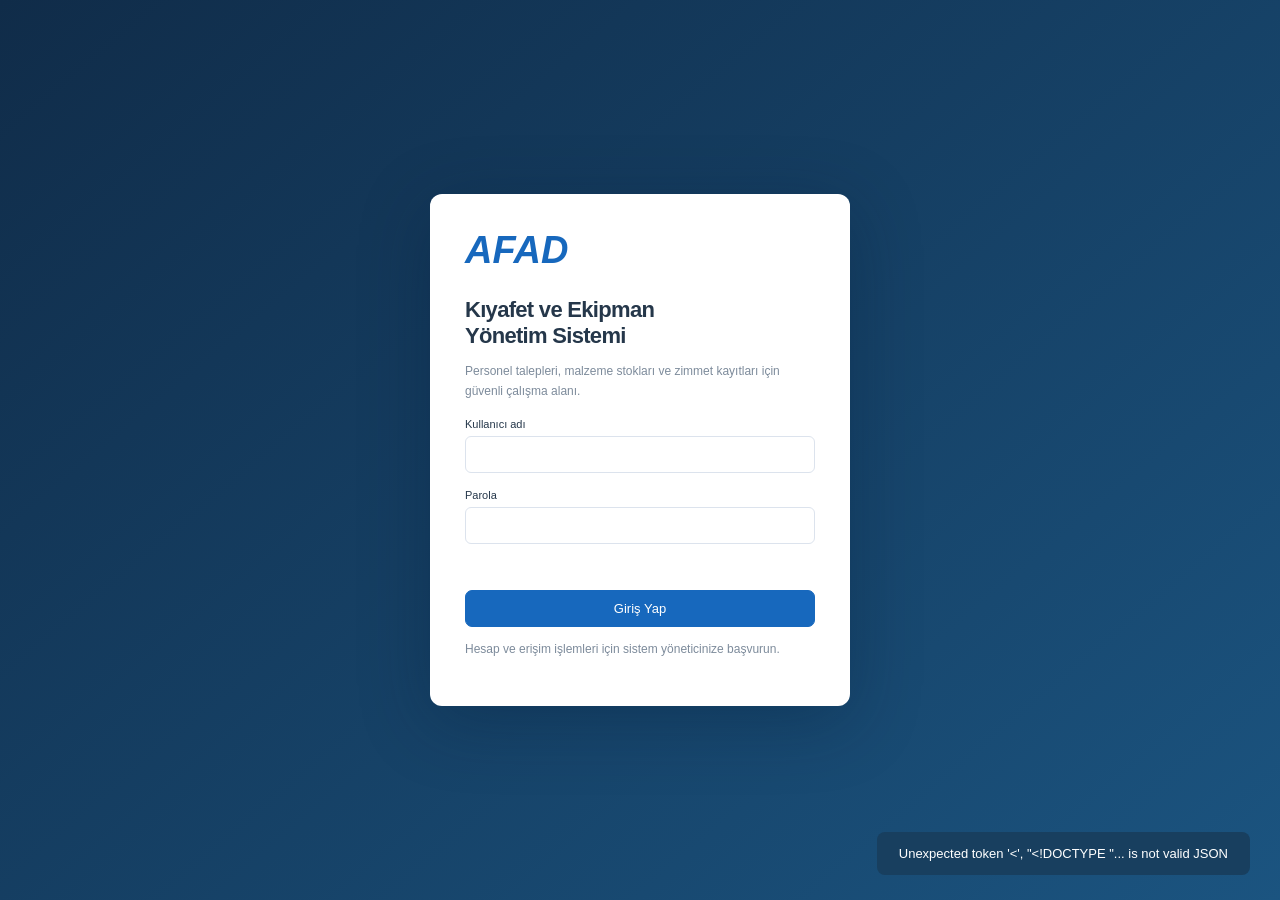
==== index.html @ 7d1d9792 "GitHub Pages için kök ana sayfa ekle" ====
<!doctype html><html lang="tr"><head><meta charset="utf-8"><meta name="viewport" content="width=device-width,initial-scale=1"><meta name="description" content="AFAD personel kıyafet, ekipman, stok ve zimmet yönetimi"><title>AFAD · Kıyafet ve Ekipman Yönetimi</title><link rel="stylesheet" href="./static/style.css"></head><body data-static-preview="true"><div id="login-view" class="login-wrap" hidden></div><div id="app" hidden><aside><a class="brand" href="./">AFAD<span>Afet ve Acil Durum<br>Yönetimi Başkanlığı</span></a><div class="system">KIYAFET VE EKİPMAN<br><b>Yönetim Sistemi</b></div><small>ÇALIŞMA ALANI</small><nav id="nav" aria-label="Ana menü"></nav><div class="aside-bottom"><div class="online">● Merkezi kayıt sistemi</div><p>81 il, tek merkez.<br>Birlikte, her an hazır.</p><small>AFAD · Kıyafet ve Ekipman</small></div></aside><div class="shell"><header><div class="crumb">Yönetim Sistemi <span>/</span> <b id="crumb">Genel Bakış</b></div><div class="head-right"><div class="avatar" id="avatar"></div><div><b id="user-name"></b><small id="user-role"></small></div><button data-action="password" class="link">Parola</button><button data-action="logout" class="link">Çıkış</button></div></header><main id="main" aria-live="polite"></main><footer><span>AFAD · Lojistik ve Kaynak Yönetimi</span><span id="updated"></span></footer></div></div><dialog id="modal" aria-labelledby="dialog-title"></dialog><div id="toast" role="status"></div><script src="./static/app.js" defer></script></body></html>
---- static/style.css ----
:root{--blue:#1768bd;--navy:#102e4b;--muted:#7c8798;--line:#e9edf2;--bg:#f5f7fa}*{box-sizing:border-box}body{margin:0;background:var(--bg);font:13px 'DM Sans',Arial,sans-serif;color:#25374a}button,input,select,textarea{font:inherit}button,a,select{cursor:pointer}button{border:1px solid #dfe5ed;border-radius:7px;background:white;padding:10px 15px;color:#42546a}button:hover{background:#f0f5fb}a{text-decoration:none;color:inherit}aside{position:fixed;inset:0 auto 0 0;width:235px;background:#102c49;color:#a5b8cb;padding:32px 21px;display:flex;flex-direction:column}.brand{display:flex;gap:11px;align-items:center;color:white;font:bold italic 35px Arial;letter-spacing:-2px}.brand span{font:8px/1.65 Arial;letter-spacing:0;border-left:1px solid #5b7187;padding-left:11px}.system{font-size:10px;letter-spacing:1.5px;line-height:2;margin:33px 9px 35px}.system b{font-size:16px;color:#fff;letter-spacing:0;font-weight:500}aside small{font-size:9px;letter-spacing:1.2px;margin:0 11px 12px}nav button{display:flex;align-items:center;gap:12px;width:100%;margin:4px 0;padding:13px 14px;color:#abc0d4;background:transparent;border:0;text-align:left;font-size:12px}nav button.active{background:#1c4770;color:white}nav button:hover{background:#193c5d}nav button span{font-size:18px;width:20px}nav em{margin-left:auto;background:#f9a451;color:#fff;font-size:10px;font-style:normal;border-radius:4px;padding:2px 5px}.aside-bottom{margin-top:auto;padding:20px 9px 0;border-top:1px solid #29415b;font-size:11px;line-height:1.9}.aside-bottom small{margin:0;font-size:9px;letter-spacing:0}.online{color:#80c7b0;font-size:10px}.shell{margin-left:235px}header{height:84px;background:white;border-bottom:1px solid var(--line);padding:0 35px;display:flex;align-items:center;justify-content:space-between}.crumb{font-size:11px;color:#8995a3}.crumb span{margin:0 12px;color:#c5ccd5}.crumb b{color:#44546a;font-weight:500}.head-right{display:flex;gap:13px;align-items:center}.head-right b{font-size:11px}.head-right select{display:block;border:0;color:#8291a1;font-size:10px;background:white;padding:3px 0}.demo{font-size:9px;color:#7a899b;border:1px solid #e6ebf1;padding:5px 8px;border-radius:4px}.avatar{background:#e8f1fb;color:#2969a5;border-radius:50%;width:34px;height:34px;display:grid;place-items:center;font-weight:700;font-size:11px}.icon{position:relative;border:0;font-size:21px;margin-right:10px}.icon i{position:absolute;right:14px;top:9px;width:5px;height:5px;background:#ee8d51;border-radius:50%}main{padding:32px 35px 24px;max-width:1600px;margin:auto}.title-row{display:flex;justify-content:space-between;align-items:center;margin-bottom:27px}h1{font:800 25px Manrope,Arial;margin:0 0 8px;letter-spacing:-.7px}.subtitle{margin:0;color:#8591a0;font-size:11px}.actions{display:flex;gap:9px}.primary{background:var(--blue);border-color:var(--blue);color:#fff}.primary:hover{background:#12579f}.date{font-size:11px;padding:10px 14px}.stats{display:grid;grid-template-columns:repeat(4,1fr);gap:17px;margin-bottom:24px}.stat{background:white;border:1px solid var(--line);border-radius:9px;padding:20px}.stat-top{display:flex;align-items:center;justify-content:space-between;color:#748396;font-size:11px}.stat-icon{width:33px;height:33px;display:grid;place-items:center;border-radius:8px;font-size:19px;color:#3379bf;background:#edf4fc}.stat:nth-child(2) .stat-icon{background:#fff4e7;color:#eaa149}.stat:nth-child(3) .stat-icon{background:#edf8f4;color:#369d79}.stat:nth-child(4) .stat-icon{background:#f2effb;color:#8c6dcc}.number{font:800 29px Manrope;margin:6px 0 10px}.stat-note{font-size:10px;color:#93a0af}.green{color:#3b9a78}.orange{color:#d89037}.grid{display:grid;grid-template-columns:minmax(0,1fr) 300px;gap:22px}.card{background:white;border:1px solid var(--line);border-radius:9px;overflow:hidden;margin-bottom:22px}.card-head{padding:20px 22px;display:flex;justify-content:space-between;align-items:center}.card h2{font:800 14px Manrope;margin:0}.card-head p{font-size:10px;color:#8c98a8;margin:6px 0 0}.link{border:0;color:var(--blue);padding:3px;font-size:10px;background:none}.tabs{display:flex;gap:23px;border-bottom:1px solid var(--line);padding:0 22px}.tab{background:none;border:0;border-radius:0;padding:0 0 13px;font-size:11px;color:#8693a2}.tab.selected{border-bottom:2px solid var(--blue);color:var(--blue)}.tab span{font-size:9px;background:#f0f3f7;padding:2px 5px;border-radius:4px;margin-left:4px}.toolbar{padding:15px 20px;display:flex;justify-content:space-between;gap:10px}.search{border:1px solid #e5eaf0;border-radius:6px;padding:9px 12px;width:250px;font-size:10px;background:#fff}.toolbar select{border:1px solid #e5eaf0;padding:8px;border-radius:5px;background:#fff;color:#788799;font-size:10px}table{width:100%;border-collapse:collapse;text-align:left}th{background:#f9fafc;color:#8a96a5;font-size:9px;font-weight:500;padding:12px 17px;border-block:1px solid #eef1f5}td{padding:15px 17px;border-bottom:1px solid #f0f3f6;font-size:10px;white-space:nowrap}td b{font-size:10px;font-weight:600}td small{display:block;color:#95a0ae;font-size:9px;margin-top:4px}.request-id{color:#527da3;font-size:9px}.badge{display:inline-block;border-radius:4px;padding:5px 7px;font-size:9px;background:#fff4e5;color:#c88e37}.badge.Onaylandı,.badge.Teslim{background:#eaf6f1;color:#388f71}.badge.Sevkiyatta{background:#edf3fd;color:#447cc0}.badge.Reddedildi{background:#fdeeed;color:#c96662}.priority{font-size:9px}.dot{display:inline-block;width:5px;height:5px;background:#e49454;border-radius:50%;margin-right:5px}.dot.normal{background:#65a0ca}.row-action{border:0;background:none;padding:0;font-size:17px;color:#8795a4}.table-foot{padding:14px 20px;display:flex;justify-content:space-between;color:#93a0ae;font-size:9px}.pages button{font-size:9px;padding:4px 7px;margin-left:4px}.pages .current{background:#edf4fd;color:var(--blue);border-color:#edf4fd}.stock-item{padding:0 21px 19px}.stock-line{display:flex;justify-content:space-between;font-size:10px;margin-bottom:9px}.stock-line small{color:#a0a9b4;font-size:9px}.bar{height:5px;background:#f0f2f5;border-radius:3px}.bar i{display:block;height:100%;border-radius:3px;background:#eca867}.stock-bottom{display:flex;justify-content:space-between;color:#9aa6b4;font-size:9px;margin-top:7px}.stock-bottom b{color:#d79552;font-weight:500}.card-note{font-size:9px;background:#fffbf4;margin:0 18px 18px;padding:10px;border-radius:5px;color:#af8b57;line-height:1.6}.shipment{padding:0 21px 18px;display:flex;gap:12px}.truck{background:#eff5fc;border-radius:7px;width:33px;height:33px;display:grid;place-items:center;color:#4783bc}.shipment b{font-size:10px}.shipment p{font-size:9px;color:#97a3b1;margin:5px 0}.shipment .badge{font-size:8px;padding:3px 5px}.bottom-grid{display:grid;grid-template-columns:1.2fr 1fr;gap:22px}.chart{height:140px;display:flex;align-items:end;justify-content:space-around;margin:0 22px 22px;border-bottom:1px solid #edf0f5;gap:16px}.chart-col{height:100%;flex:1;display:flex;flex-direction:column;justify-content:end;align-items:center;position:relative}.chart-col i{width:65%;background:#d9e8f8;border-radius:4px 4px 0 0;min-height:10px}.chart-col:nth-child(2) i{background:#2473c4}.chart-col small{font-size:9px;position:absolute;bottom:-19px;color:#8998a9}.chart-col b{font-size:9px;color:#7c91a8;margin-bottom:5px}.activities{padding:0 22px 6px}.activity{display:flex;gap:12px;margin-bottom:16px}.activity i{width:7px;height:7px;border-radius:50%;background:#6c9fd2;margin-top:4px;flex-shrink:0}.activity p{font-size:10px;margin:0;line-height:1.5}.activity small{font-size:9px;color:#a1abb8}footer{padding:0 35px 22px;display:flex;justify-content:space-between;color:#9aa7b7;font-size:9px}footer b{color:#6ba68d;margin-left:14px;font-weight:400}dialog{border:0;border-radius:12px;padding:28px;width:540px;max-width:94vw;box-shadow:0 20px 100px #0b21383b}dialog::backdrop{background:#0c23385e}dialog h2{margin:0 0 8px;font:800 19px Manrope}dialog p{color:#8592a3;font-size:12px;line-height:1.7}.field{margin:16px 0}.field label{display:block;font-size:11px;margin-bottom:6px}.field input,.field select,.field textarea{width:100%;border:1px solid #dce3ed;border-radius:6px;padding:10px;background:#fff}.modal-actions{display:flex;justify-content:end;gap:8px;margin-top:22px}.empty{padding:40px;text-align:center;color:#8494a6}#toast{display:none;position:fixed;bottom:25px;right:30px;background:#183f5f;color:white;padding:14px 22px;border-radius:8px;z-index:5}.profile{padding:25px;display:grid;grid-template-columns:repeat(3,1fr);gap:24px}.profile small{display:block;color:#94a1b1;margin-bottom:6px}.notice{background:#eaf2fb;color:#547b9e;padding:13px 18px;border-radius:7px;font-size:11px;margin-bottom:22px}@media(min-width:1500px){main{padding-top:40px}.stat{padding:24px}td{padding:19px 20px}}@media(max-width:1150px){aside{width:200px;padding:25px 14px}.shell{margin-left:200px}main{padding:25px 20px}.grid{grid-template-columns:minmax(0,1fr)}.right-col{display:grid;grid-template-columns:1fr 1fr;gap:20px}.stats{gap:10px}.stat{padding:15px}header{padding:0 20px}.card{overflow:auto}}@media(max-width:700px){aside{position:static;width:100%;padding:15px}.brand{font-size:28px}.system,aside>small,.aside-bottom{display:none}nav{display:flex;overflow:auto;margin-top:15px}nav button{white-space:nowrap;width:auto;flex-shrink:0;padding:10px}.shell{margin:0}header{height:70px}.crumb,.demo{display:none}.head-right{margin-left:auto}main{padding:24px 15px}.title-row{align-items:start;gap:12px}h1{font-size:21px}.actions .date{display:none}.stats{grid-template-columns:1fr 1fr}.number{font-size:25px}.right-col,.bottom-grid{display:block}.toolbar{flex-wrap:wrap}.search{width:100%}footer{padding:0 15px 20px;gap:20px}.profile{grid-template-columns:1fr 1fr}}
[hidden]{display:none!important}.login-wrap{min-height:100vh;display:grid;place-items:center;background:linear-gradient(140deg,#102c49,#1b5480);padding:25px}.login-card{width:420px;max-width:100%;background:#fff;padding:35px;border-radius:12px;box-shadow:0 15px 70px #001c354d}.login-brand{font:bold italic 38px Arial;color:#1768bd;margin-bottom:25px}.login-card h1{font-size:22px}.login-card p{color:#7d8b9b;line-height:1.7;font-size:12px}.login-card button{width:100%}.form-error{color:#b54747;line-height:1.6;font-size:12px;min-height:18px}.head-right small{display:block;font-size:10px;color:#8291a1;margin-top:5px}.field textarea{min-height:85px;resize:vertical}.form-grid{display:grid;grid-template-columns:1fr 1fr;gap:0 15px}.field.full{grid-column:1/-1}.wide-dialog{width:760px}dialog{max-height:90vh;overflow:auto}.table-wrap{overflow:auto}.field input[type=checkbox]{width:auto}.table-check{width:16px;height:16px}td .badge{white-space:normal;max-width:130px}button:disabled{opacity:.55;cursor:wait}.badge.HQ_REVIEW,.badge.PROVINCE_REVIEW,.badge.SUBMITTED{background:#fff4e5;color:#ae782d}.badge.APPROVED,.badge.CONFIRMED,.badge.FULFILLED,.badge.RECEIVED{background:#eaf6f1;color:#388f71}.badge.SHIPPED,.badge.PENDING{background:#edf3fd;color:#447cc0}.badge.REJECTED,.badge.LOST,.badge.DAMAGED{background:#fdeeed;color:#bd5e58}.badge.PARTIAL_COMPLETED,.badge.WORN{background:#f7f0e4;color:#af813f}.badge.RETURNED{background:#f0f2f5;color:#718092}.details{display:grid;grid-template-columns:1fr 1fr;gap:18px;padding:18px 0}.details small{display:block;color:#96a3b2;margin-bottom:6px}.hint{font-size:11px;color:#8293a5;line-height:1.7}.card-pad{padding:0 22px 22px}.stat-note{line-height:1.6}.btn-row{display:flex;flex-wrap:wrap;gap:8px}.report-grid{display:grid;grid-template-columns:repeat(3,1fr);gap:18px}.report-grid .card{padding:23px;line-height:1.8}.report-grid h2{margin-bottom:10px}.report-grid p{color:#8b97a8;font-size:11px;min-height:35px}.summary-grid{display:grid;grid-template-columns:1fr 1fr;gap:20px}.recent-title{font-size:11px;font-weight:500}.inline-controls{display:flex;gap:10px;align-items:center;flex-wrap:wrap}.toolbar .search{flex:1;min-width:180px}.table-foot{align-items:center}h3{font-size:13px}a.link{display:inline-block}input:focus,select:focus,textarea:focus,button:focus-visible{outline:2px solid #5c9adb;outline-offset:2px}.busy{padding:70px;text-align:center;color:#7d8c9d}@media(max-width:800px){.report-grid{grid-template-columns:1fr 1fr}.summary-grid{grid-template-columns:1fr}}@media(max-width:550px){.report-grid,.form-grid,.details{grid-template-columns:1fr}.head-right{gap:8px}.head-right .avatar{display:none}.title-row .actions{flex-shrink:0}.title-row{flex-wrap:wrap}.demo{display:none}.field.full{grid-column:auto}}
.chart-col .bar-0{height:5px}.chart-col .bar-1{height:10px}.chart-col .bar-2{height:20px}.chart-col .bar-3{height:30px}.chart-col .bar-4{height:40px}.chart-col .bar-5{height:50px}.chart-col .bar-6{height:60px}.chart-col .bar-7{height:70px}.chart-col .bar-8{height:80px}.chart-col .bar-9{height:90px}.chart-col .bar-10{height:100px}.chart-spacer{height:15px}.wrap-cell{white-space:normal;min-width:150px;max-width:350px;overflow-wrap:anywhere}
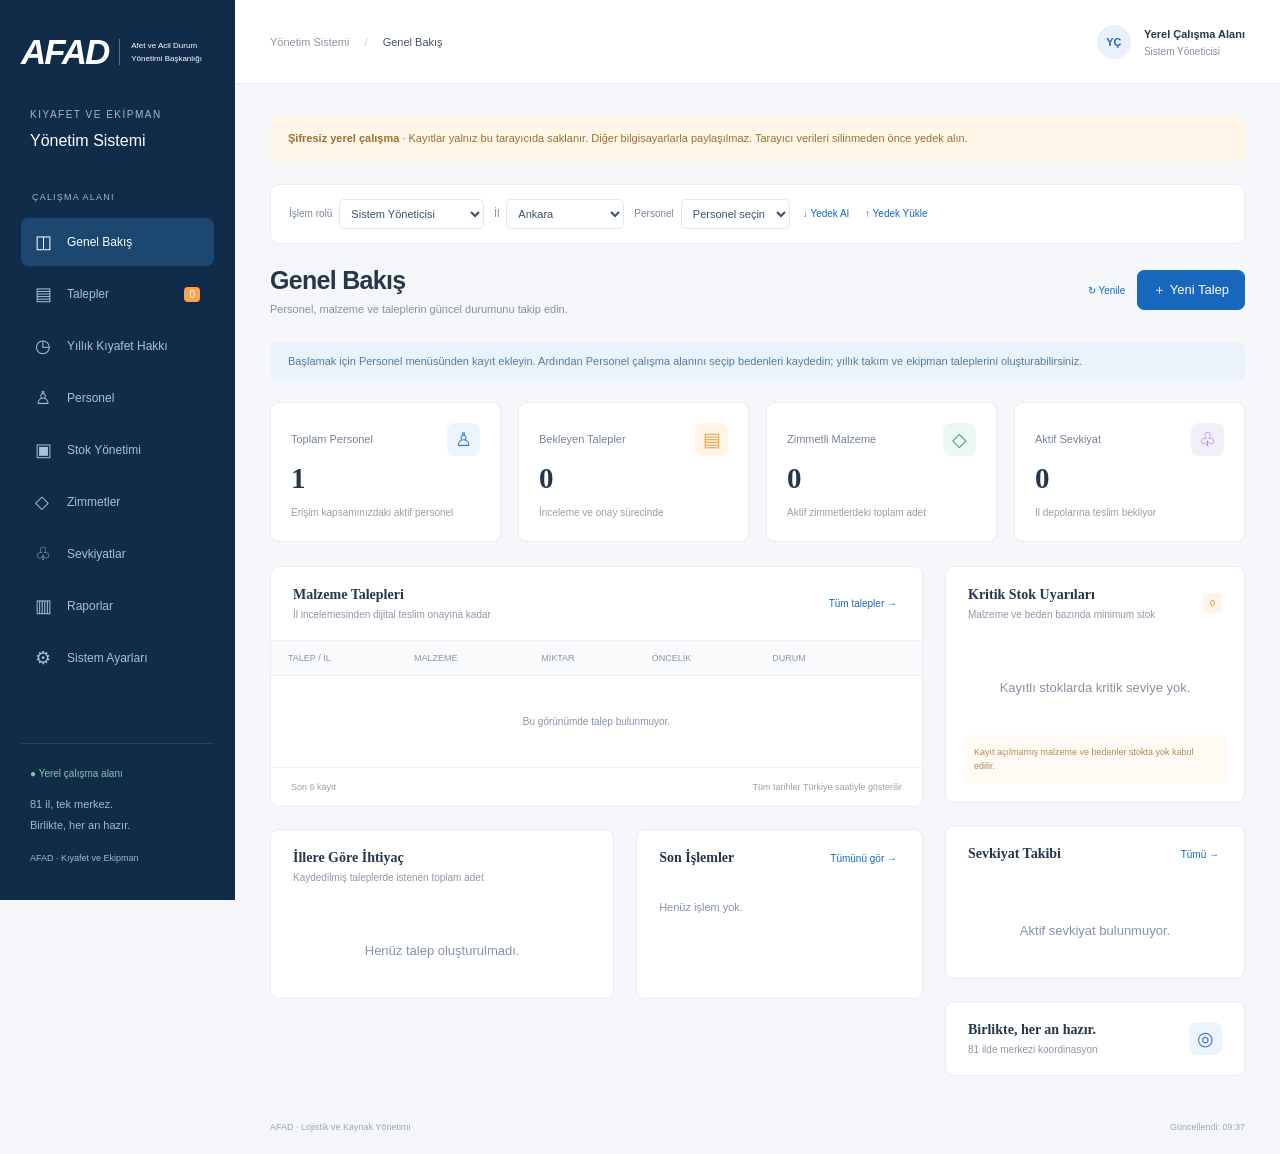
==== commit 27f448df: "Şifresiz yerel kullanım: index.html" ====
--- a/index.html
+++ b/index.html
@@ -1 +1 @@
-<!doctype html><html lang="tr"><head><meta charset="utf-8"><meta name="viewport" content="width=device-width,initial-scale=1"><meta name="description" content="AFAD personel kıyafet, ekipman, stok ve zimmet yönetimi"><title>AFAD · Kıyafet ve Ekipman Yönetimi</title><link rel="stylesheet" href="./static/style.css"></head><body data-static-preview="true"><div id="login-view" class="login-wrap" hidden></div><div id="app" hidden><aside><a class="brand" href="./">AFAD<span>Afet ve Acil Durum<br>Yönetimi Başkanlığı</span></a><div class="system">KIYAFET VE EKİPMAN<br><b>Yönetim Sistemi</b></div><small>ÇALIŞMA ALANI</small><nav id="nav" aria-label="Ana menü"></nav><div class="aside-bottom"><div class="online">● Merkezi kayıt sistemi</div><p>81 il, tek merkez.<br>Birlikte, her an hazır.</p><small>AFAD · Kıyafet ve Ekipman</small></div></aside><div class="shell"><header><div class="crumb">Yönetim Sistemi <span>/</span> <b id="crumb">Genel Bakış</b></div><div class="head-right"><div class="avatar" id="avatar"></div><div><b id="user-name"></b><small id="user-role"></small></div><button data-action="password" class="link">Parola</button><button data-action="logout" class="link">Çıkış</button></div></header><main id="main" aria-live="polite"></main><footer><span>AFAD · Lojistik ve Kaynak Yönetimi</span><span id="updated"></span></footer></div></div><dialog id="modal" aria-labelledby="dialog-title"></dialog><div id="toast" role="status"></div><script src="./static/app.js" defer></script></body></html>
+<!doctype html><html lang="tr"><head><meta charset="utf-8"><meta name="viewport" content="width=device-width,initial-scale=1"><meta name="description" content="AFAD personel kıyafet, ekipman, stok ve zimmet yönetimi"><title>AFAD · Kıyafet ve Ekipman Yönetimi</title><link rel="stylesheet" href="./static/style.css?v=local-1"></head><body data-local-mode="true"><div id="login-view" class="login-wrap" hidden></div><div id="app" hidden><aside><a class="brand" href="./">AFAD<span>Afet ve Acil Durum<br>Yönetimi Başkanlığı</span></a><div class="system">KIYAFET VE EKİPMAN<br><b>Yönetim Sistemi</b></div><small>ÇALIŞMA ALANI</small><nav id="nav" aria-label="Ana menü"></nav><div class="aside-bottom"><div class="online">● Yerel çalışma alanı</div><p>81 il, tek merkez.<br>Birlikte, her an hazır.</p><small>AFAD · Kıyafet ve Ekipman</small></div></aside><div class="shell"><header><div class="crumb">Yönetim Sistemi <span>/</span> <b id="crumb">Genel Bakış</b></div><div class="head-right"><div class="avatar" id="avatar"></div><div><b id="user-name"></b><small id="user-role"></small></div><button data-action="password" class="link">Parola</button><button data-action="logout" class="link">Çıkış</button></div></header><main id="main" aria-live="polite"></main><footer><span>AFAD · Lojistik ve Kaynak Yönetimi</span><span id="updated"></span></footer></div></div><dialog id="modal" aria-labelledby="dialog-title"></dialog><div id="toast" role="status"></div><script src="./static/local-store.js?v=local-1" defer></script><script src="./static/app.js?v=local-1" defer></script></body></html>
--- a/static/style.css
+++ b/static/style.css
@@ -1,3 +1,4 @@
 :root{--blue:#1768bd;--navy:#102e4b;--muted:#7c8798;--line:#e9edf2;--bg:#f5f7fa}*{box-sizing:border-box}body{margin:0;background:var(--bg);font:13px 'DM Sans',Arial,sans-serif;color:#25374a}button,input,select,textarea{font:inherit}button,a,select{cursor:pointer}button{border:1px solid #dfe5ed;border-radius:7px;background:white;padding:10px 15px;color:#42546a}button:hover{background:#f0f5fb}a{text-decoration:none;color:inherit}aside{position:fixed;inset:0 auto 0 0;width:235px;background:#102c49;color:#a5b8cb;padding:32px 21px;display:flex;flex-direction:column}.brand{display:flex;gap:11px;align-items:center;color:white;font:bold italic 35px Arial;letter-spacing:-2px}.brand span{font:8px/1.65 Arial;letter-spacing:0;border-left:1px solid #5b7187;padding-left:11px}.system{font-size:10px;letter-spacing:1.5px;line-height:2;margin:33px 9px 35px}.system b{font-size:16px;color:#fff;letter-spacing:0;font-weight:500}aside small{font-size:9px;letter-spacing:1.2px;margin:0 11px 12px}nav button{display:flex;align-items:center;gap:12px;width:100%;margin:4px 0;padding:13px 14px;color:#abc0d4;background:transparent;border:0;text-align:left;font-size:12px}nav button.active{background:#1c4770;color:white}nav button:hover{background:#193c5d}nav button span{font-size:18px;width:20px}nav em{margin-left:auto;background:#f9a451;color:#fff;font-size:10px;font-style:normal;border-radius:4px;padding:2px 5px}.aside-bottom{margin-top:auto;padding:20px 9px 0;border-top:1px solid #29415b;font-size:11px;line-height:1.9}.aside-bottom small{margin:0;font-size:9px;letter-spacing:0}.online{color:#80c7b0;font-size:10px}.shell{margin-left:235px}header{height:84px;background:white;border-bottom:1px solid var(--line);padding:0 35px;display:flex;align-items:center;justify-content:space-between}.crumb{font-size:11px;color:#8995a3}.crumb span{margin:0 12px;color:#c5ccd5}.crumb b{color:#44546a;font-weight:500}.head-right{display:flex;gap:13px;align-items:center}.head-right b{font-size:11px}.head-right select{display:block;border:0;color:#8291a1;font-size:10px;background:white;padding:3px 0}.demo{font-size:9px;color:#7a899b;border:1px solid #e6ebf1;padding:5px 8px;border-radius:4px}.avatar{background:#e8f1fb;color:#2969a5;border-radius:50%;width:34px;height:34px;display:grid;place-items:center;font-weight:700;font-size:11px}.icon{position:relative;border:0;font-size:21px;margin-right:10px}.icon i{position:absolute;right:14px;top:9px;width:5px;height:5px;background:#ee8d51;border-radius:50%}main{padding:32px 35px 24px;max-width:1600px;margin:auto}.title-row{display:flex;justify-content:space-between;align-items:center;margin-bottom:27px}h1{font:800 25px Manrope,Arial;margin:0 0 8px;letter-spacing:-.7px}.subtitle{margin:0;color:#8591a0;font-size:11px}.actions{display:flex;gap:9px}.primary{background:var(--blue);border-color:var(--blue);color:#fff}.primary:hover{background:#12579f}.date{font-size:11px;padding:10px 14px}.stats{display:grid;grid-template-columns:repeat(4,1fr);gap:17px;margin-bottom:24px}.stat{background:white;border:1px solid var(--line);border-radius:9px;padding:20px}.stat-top{display:flex;align-items:center;justify-content:space-between;color:#748396;font-size:11px}.stat-icon{width:33px;height:33px;display:grid;place-items:center;border-radius:8px;font-size:19px;color:#3379bf;background:#edf4fc}.stat:nth-child(2) .stat-icon{background:#fff4e7;color:#eaa149}.stat:nth-child(3) .stat-icon{background:#edf8f4;color:#369d79}.stat:nth-child(4) .stat-icon{background:#f2effb;color:#8c6dcc}.number{font:800 29px Manrope;margin:6px 0 10px}.stat-note{font-size:10px;color:#93a0af}.green{color:#3b9a78}.orange{color:#d89037}.grid{display:grid;grid-template-columns:minmax(0,1fr) 300px;gap:22px}.card{background:white;border:1px solid var(--line);border-radius:9px;overflow:hidden;margin-bottom:22px}.card-head{padding:20px 22px;display:flex;justify-content:space-between;align-items:center}.card h2{font:800 14px Manrope;margin:0}.card-head p{font-size:10px;color:#8c98a8;margin:6px 0 0}.link{border:0;color:var(--blue);padding:3px;font-size:10px;background:none}.tabs{display:flex;gap:23px;border-bottom:1px solid var(--line);padding:0 22px}.tab{background:none;border:0;border-radius:0;padding:0 0 13px;font-size:11px;color:#8693a2}.tab.selected{border-bottom:2px solid var(--blue);color:var(--blue)}.tab span{font-size:9px;background:#f0f3f7;padding:2px 5px;border-radius:4px;margin-left:4px}.toolbar{padding:15px 20px;display:flex;justify-content:space-between;gap:10px}.search{border:1px solid #e5eaf0;border-radius:6px;padding:9px 12px;width:250px;font-size:10px;background:#fff}.toolbar select{border:1px solid #e5eaf0;padding:8px;border-radius:5px;background:#fff;color:#788799;font-size:10px}table{width:100%;border-collapse:collapse;text-align:left}th{background:#f9fafc;color:#8a96a5;font-size:9px;font-weight:500;padding:12px 17px;border-block:1px solid #eef1f5}td{padding:15px 17px;border-bottom:1px solid #f0f3f6;font-size:10px;white-space:nowrap}td b{font-size:10px;font-weight:600}td small{display:block;color:#95a0ae;font-size:9px;margin-top:4px}.request-id{color:#527da3;font-size:9px}.badge{display:inline-block;border-radius:4px;padding:5px 7px;font-size:9px;background:#fff4e5;color:#c88e37}.badge.Onaylandı,.badge.Teslim{background:#eaf6f1;color:#388f71}.badge.Sevkiyatta{background:#edf3fd;color:#447cc0}.badge.Reddedildi{background:#fdeeed;color:#c96662}.priority{font-size:9px}.dot{display:inline-block;width:5px;height:5px;background:#e49454;border-radius:50%;margin-right:5px}.dot.normal{background:#65a0ca}.row-action{border:0;background:none;padding:0;font-size:17px;color:#8795a4}.table-foot{padding:14px 20px;display:flex;justify-content:space-between;color:#93a0ae;font-size:9px}.pages button{font-size:9px;padding:4px 7px;margin-left:4px}.pages .current{background:#edf4fd;color:var(--blue);border-color:#edf4fd}.stock-item{padding:0 21px 19px}.stock-line{display:flex;justify-content:space-between;font-size:10px;margin-bottom:9px}.stock-line small{color:#a0a9b4;font-size:9px}.bar{height:5px;background:#f0f2f5;border-radius:3px}.bar i{display:block;height:100%;border-radius:3px;background:#eca867}.stock-bottom{display:flex;justify-content:space-between;color:#9aa6b4;font-size:9px;margin-top:7px}.stock-bottom b{color:#d79552;font-weight:500}.card-note{font-size:9px;background:#fffbf4;margin:0 18px 18px;padding:10px;border-radius:5px;color:#af8b57;line-height:1.6}.shipment{padding:0 21px 18px;display:flex;gap:12px}.truck{background:#eff5fc;border-radius:7px;width:33px;height:33px;display:grid;place-items:center;color:#4783bc}.shipment b{font-size:10px}.shipment p{font-size:9px;color:#97a3b1;margin:5px 0}.shipment .badge{font-size:8px;padding:3px 5px}.bottom-grid{display:grid;grid-template-columns:1.2fr 1fr;gap:22px}.chart{height:140px;display:flex;align-items:end;justify-content:space-around;margin:0 22px 22px;border-bottom:1px solid #edf0f5;gap:16px}.chart-col{height:100%;flex:1;display:flex;flex-direction:column;justify-content:end;align-items:center;position:relative}.chart-col i{width:65%;background:#d9e8f8;border-radius:4px 4px 0 0;min-height:10px}.chart-col:nth-child(2) i{background:#2473c4}.chart-col small{font-size:9px;position:absolute;bottom:-19px;color:#8998a9}.chart-col b{font-size:9px;color:#7c91a8;margin-bottom:5px}.activities{padding:0 22px 6px}.activity{display:flex;gap:12px;margin-bottom:16px}.activity i{width:7px;height:7px;border-radius:50%;background:#6c9fd2;margin-top:4px;flex-shrink:0}.activity p{font-size:10px;margin:0;line-height:1.5}.activity small{font-size:9px;color:#a1abb8}footer{padding:0 35px 22px;display:flex;justify-content:space-between;color:#9aa7b7;font-size:9px}footer b{color:#6ba68d;margin-left:14px;font-weight:400}dialog{border:0;border-radius:12px;padding:28px;width:540px;max-width:94vw;box-shadow:0 20px 100px #0b21383b}dialog::backdrop{background:#0c23385e}dialog h2{margin:0 0 8px;font:800 19px Manrope}dialog p{color:#8592a3;font-size:12px;line-height:1.7}.field{margin:16px 0}.field label{display:block;font-size:11px;margin-bottom:6px}.field input,.field select,.field textarea{width:100%;border:1px solid #dce3ed;border-radius:6px;padding:10px;background:#fff}.modal-actions{display:flex;justify-content:end;gap:8px;margin-top:22px}.empty{padding:40px;text-align:center;color:#8494a6}#toast{display:none;position:fixed;bottom:25px;right:30px;background:#183f5f;color:white;padding:14px 22px;border-radius:8px;z-index:5}.profile{padding:25px;display:grid;grid-template-columns:repeat(3,1fr);gap:24px}.profile small{display:block;color:#94a1b1;margin-bottom:6px}.notice{background:#eaf2fb;color:#547b9e;padding:13px 18px;border-radius:7px;font-size:11px;margin-bottom:22px}@media(min-width:1500px){main{padding-top:40px}.stat{padding:24px}td{padding:19px 20px}}@media(max-width:1150px){aside{width:200px;padding:25px 14px}.shell{margin-left:200px}main{padding:25px 20px}.grid{grid-template-columns:minmax(0,1fr)}.right-col{display:grid;grid-template-columns:1fr 1fr;gap:20px}.stats{gap:10px}.stat{padding:15px}header{padding:0 20px}.card{overflow:auto}}@media(max-width:700px){aside{position:static;width:100%;padding:15px}.brand{font-size:28px}.system,aside>small,.aside-bottom{display:none}nav{display:flex;overflow:auto;margin-top:15px}nav button{white-space:nowrap;width:auto;flex-shrink:0;padding:10px}.shell{margin:0}header{height:70px}.crumb,.demo{display:none}.head-right{margin-left:auto}main{padding:24px 15px}.title-row{align-items:start;gap:12px}h1{font-size:21px}.actions .date{display:none}.stats{grid-template-columns:1fr 1fr}.number{font-size:25px}.right-col,.bottom-grid{display:block}.toolbar{flex-wrap:wrap}.search{width:100%}footer{padding:0 15px 20px;gap:20px}.profile{grid-template-columns:1fr 1fr}}
 [hidden]{display:none!important}.login-wrap{min-height:100vh;display:grid;place-items:center;background:linear-gradient(140deg,#102c49,#1b5480);padding:25px}.login-card{width:420px;max-width:100%;background:#fff;padding:35px;border-radius:12px;box-shadow:0 15px 70px #001c354d}.login-brand{font:bold italic 38px Arial;color:#1768bd;margin-bottom:25px}.login-card h1{font-size:22px}.login-card p{color:#7d8b9b;line-height:1.7;font-size:12px}.login-card button{width:100%}.form-error{color:#b54747;line-height:1.6;font-size:12px;min-height:18px}.head-right small{display:block;font-size:10px;color:#8291a1;margin-top:5px}.field textarea{min-height:85px;resize:vertical}.form-grid{display:grid;grid-template-columns:1fr 1fr;gap:0 15px}.field.full{grid-column:1/-1}.wide-dialog{width:760px}dialog{max-height:90vh;overflow:auto}.table-wrap{overflow:auto}.field input[type=checkbox]{width:auto}.table-check{width:16px;height:16px}td .badge{white-space:normal;max-width:130px}button:disabled{opacity:.55;cursor:wait}.badge.HQ_REVIEW,.badge.PROVINCE_REVIEW,.badge.SUBMITTED{background:#fff4e5;color:#ae782d}.badge.APPROVED,.badge.CONFIRMED,.badge.FULFILLED,.badge.RECEIVED{background:#eaf6f1;color:#388f71}.badge.SHIPPED,.badge.PENDING{background:#edf3fd;color:#447cc0}.badge.REJECTED,.badge.LOST,.badge.DAMAGED{background:#fdeeed;color:#bd5e58}.badge.PARTIAL_COMPLETED,.badge.WORN{background:#f7f0e4;color:#af813f}.badge.RETURNED{background:#f0f2f5;color:#718092}.details{display:grid;grid-template-columns:1fr 1fr;gap:18px;padding:18px 0}.details small{display:block;color:#96a3b2;margin-bottom:6px}.hint{font-size:11px;color:#8293a5;line-height:1.7}.card-pad{padding:0 22px 22px}.stat-note{line-height:1.6}.btn-row{display:flex;flex-wrap:wrap;gap:8px}.report-grid{display:grid;grid-template-columns:repeat(3,1fr);gap:18px}.report-grid .card{padding:23px;line-height:1.8}.report-grid h2{margin-bottom:10px}.report-grid p{color:#8b97a8;font-size:11px;min-height:35px}.summary-grid{display:grid;grid-template-columns:1fr 1fr;gap:20px}.recent-title{font-size:11px;font-weight:500}.inline-controls{display:flex;gap:10px;align-items:center;flex-wrap:wrap}.toolbar .search{flex:1;min-width:180px}.table-foot{align-items:center}h3{font-size:13px}a.link{display:inline-block}input:focus,select:focus,textarea:focus,button:focus-visible{outline:2px solid #5c9adb;outline-offset:2px}.busy{padding:70px;text-align:center;color:#7d8c9d}@media(max-width:800px){.report-grid{grid-template-columns:1fr 1fr}.summary-grid{grid-template-columns:1fr}}@media(max-width:550px){.report-grid,.form-grid,.details{grid-template-columns:1fr}.head-right{gap:8px}.head-right .avatar{display:none}.title-row .actions{flex-shrink:0}.title-row{flex-wrap:wrap}.demo{display:none}.field.full{grid-column:auto}}
 .chart-col .bar-0{height:5px}.chart-col .bar-1{height:10px}.chart-col .bar-2{height:20px}.chart-col .bar-3{height:30px}.chart-col .bar-4{height:40px}.chart-col .bar-5{height:50px}.chart-col .bar-6{height:60px}.chart-col .bar-7{height:70px}.chart-col .bar-8{height:80px}.chart-col .bar-9{height:90px}.chart-col .bar-10{height:100px}.chart-spacer{height:15px}.wrap-cell{white-space:normal;min-width:150px;max-width:350px;overflow-wrap:anywhere}
+.local-workspace{padding:14px 18px}.local-workspace label{font-size:10px;color:#788799;display:flex;align-items:center;gap:7px}.local-workspace select{border:1px solid #e2e8ef;background:white;border-radius:5px;padding:7px;max-width:200px;color:#3b526b;font-size:11px}.local-notice{line-height:1.8;background:#fff6e7;color:#987133}
